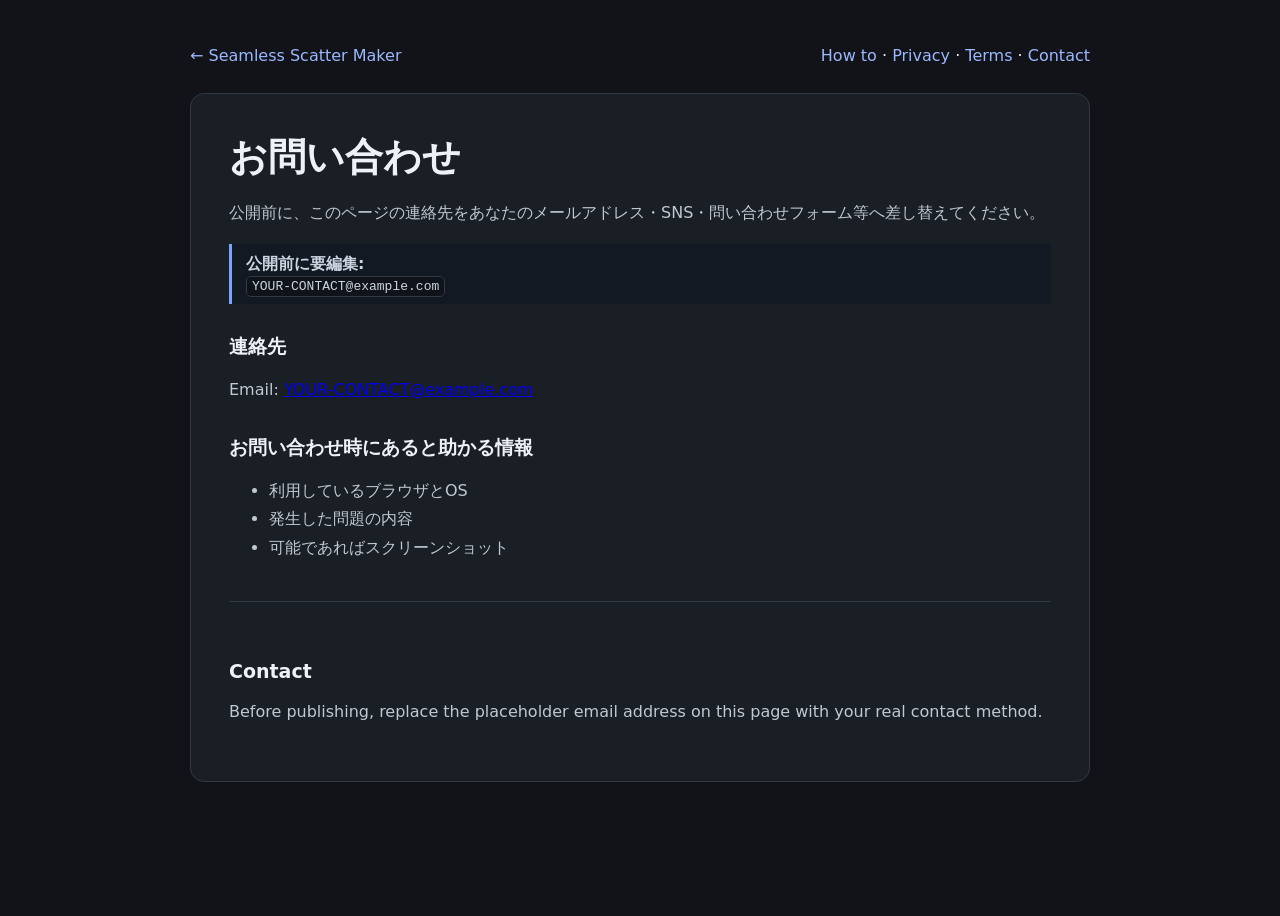
==== contact.html @ c35d6dfb "Add Seamless Scatter Maker website" ====
<!doctype html>
<html lang="ja">
<head>
<meta charset="utf-8">
<meta name="viewport" content="width=device-width,initial-scale=1">
<title>お問い合わせ | Seamless Scatter Maker</title>
<meta name="description" content="Seamless Scatter Makerへのお問い合わせ。">
<meta name="robots" content="index,follow">
<link rel="stylesheet" href="site.css">
</head>
<body class="info-page">
<main class="info-shell">
  <nav class="info-nav">
    <a href="index.html">← Seamless Scatter Maker</a>
    <div>
      <a href="how-to.html">How to</a> ·
      <a href="privacy.html">Privacy</a> ·
      <a href="terms.html">Terms</a> ·
      <a href="contact.html">Contact</a>
    </div>
  </nav>
  <article class="info-card">
    
<h1>お問い合わせ</h1>
<p>
  公開前に、このページの連絡先をあなたのメールアドレス・SNS・問い合わせフォーム等へ差し替えてください。
</p>

<div class="note">
  <strong>公開前に要編集:</strong><br>
  <code>YOUR-CONTACT@example.com</code>
</div>

<h2>連絡先</h2>
<p>
  Email: <a href="mailto:YOUR-CONTACT@example.com">YOUR-CONTACT@example.com</a>
</p>

<h2>お問い合わせ時にあると助かる情報</h2>
<ul>
  <li>利用しているブラウザとOS</li>
  <li>発生した問題の内容</li>
  <li>可能であればスクリーンショット</li>
</ul>

<div class="info-lang-block" lang="en">
<h2>Contact</h2>
<p>Before publishing, replace the placeholder email address on this page with your real contact method.</p>
</div>

  </article>
</main>
</body>
</html>
---- site.css ----
:root{
  --public-max: 1040px;
}
.public-content{
  background:#0d1015;
  border-top:1px solid #313946;
  padding:42px 18px 26px;
}
.public-card{
  max-width:var(--public-max);
  margin:0 auto;
  padding:24px;
  border:1px solid #313946;
  border-radius:14px;
  background:#161a21;
  color:#eef2f7;
}
.public-card h2{
  margin:0 0 12px;
  font-size:20px;
}
.public-card p{
  color:#b4becb;
  line-height:1.8;
  margin:8px 0;
}
.public-links{
  display:flex;
  flex-wrap:wrap;
  gap:8px 16px;
  margin-top:18px;
}
.public-links a,.public-footer a{
  color:#9bb8ff;
  text-decoration:none;
}
.public-links a:hover,.public-footer a:hover{
  text-decoration:underline;
}
.public-footer{
  display:flex;
  justify-content:space-between;
  gap:18px;
  flex-wrap:wrap;
  padding:20px max(18px, calc((100vw - var(--public-max))/2));
  border-top:1px solid #222a35;
  background:#0a0d11;
  color:#8793a2;
  font-size:12px;
}
.public-footer-links{
  display:flex;
  gap:14px;
}
.info-page{
  min-height:100vh;
  background:#111318;
  color:#eef2f7;
  font-family:system-ui,-apple-system,BlinkMacSystemFont,"Segoe UI",sans-serif;
}
.info-shell{
  width:min(900px,calc(100% - 32px));
  margin:0 auto;
  padding:38px 0 70px;
}
.info-nav{
  display:flex;
  align-items:center;
  justify-content:space-between;
  gap:16px;
  margin-bottom:28px;
}
.info-nav a{
  color:#9bb8ff;
  text-decoration:none;
}
.info-card{
  background:#1a1e25;
  border:1px solid #313946;
  border-radius:14px;
  padding:clamp(20px,4vw,38px);
}
.info-card h1{
  font-size:clamp(26px,4vw,38px);
  margin:0 0 12px;
}
.info-card h2{
  font-size:19px;
  margin:30px 0 8px;
}
.info-card p,.info-card li{
  color:#c0c8d3;
  line-height:1.8;
}
.info-card code{
  background:#10141a;
  border:1px solid #313946;
  border-radius:5px;
  padding:2px 5px;
}
.info-card .note{
  border-left:3px solid #7aa2ff;
  padding:10px 14px;
  background:#131923;
  color:#cbd5e1;
}
.info-lang-block{
  margin-top:38px;
  padding-top:28px;
  border-top:1px solid #313946;
}
.ad-placeholder-note{
  margin-top:26px;
  font-size:12px;
  color:#8793a2;
}
@media(max-width:680px){
  .public-content{padding:26px 12px 18px}
  .public-card{padding:18px}
  .info-shell{width:min(100% - 20px,900px);padding-top:18px}
  .info-nav{align-items:flex-start;flex-direction:column}
}
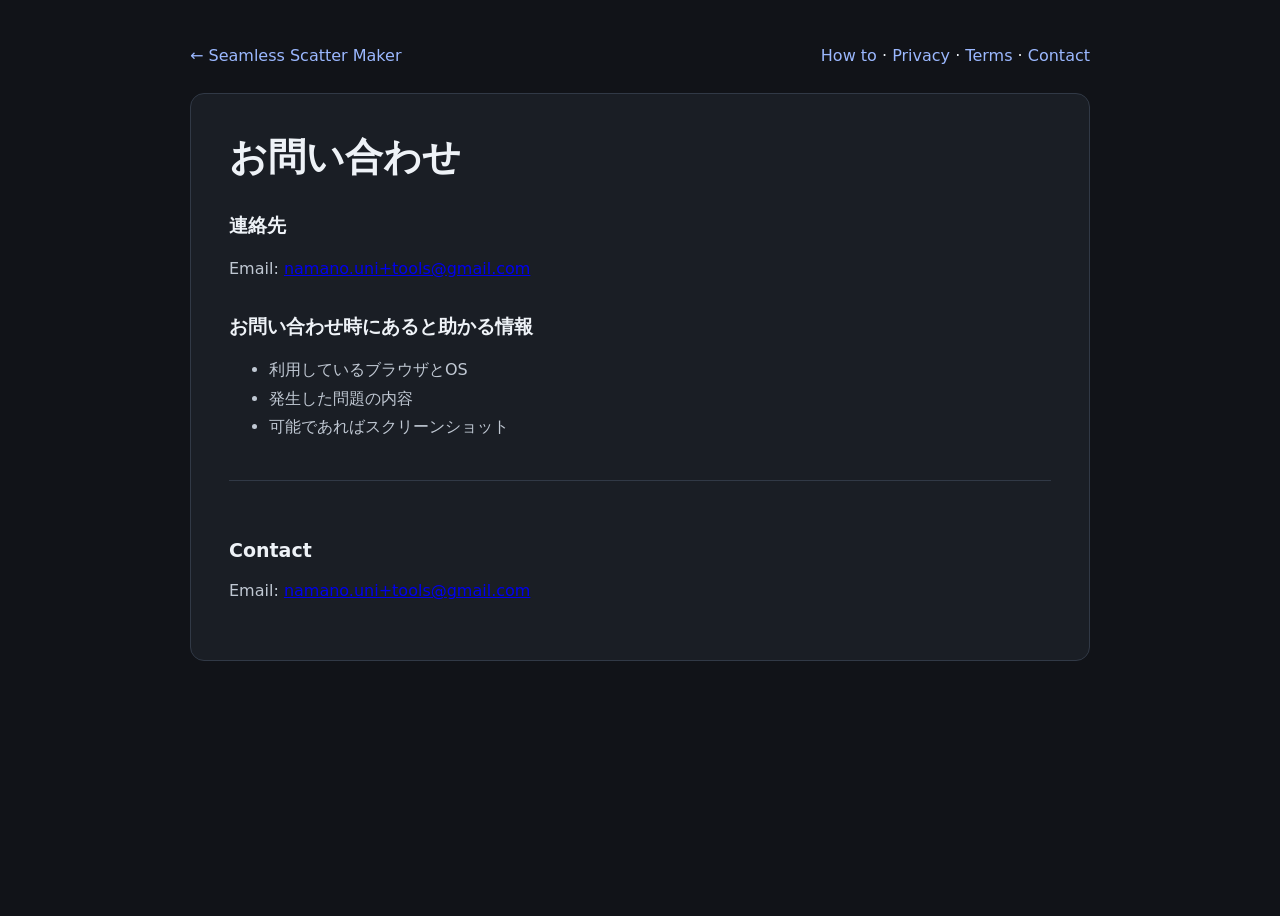
==== commit e88d8384: "Update contact.html Update contact information" ====
--- a/contact.html
+++ b/contact.html
@@ -22,18 +22,10 @@
   <article class="info-card">
     
 <h1>お問い合わせ</h1>
-<p>
-  公開前に、このページの連絡先をあなたのメールアドレス・SNS・問い合わせフォーム等へ差し替えてください。
-</p>
-
-<div class="note">
-  <strong>公開前に要編集:</strong><br>
-  <code>YOUR-CONTACT@example.com</code>
-</div>
 
 <h2>連絡先</h2>
 <p>
-  Email: <a href="mailto:YOUR-CONTACT@example.com">YOUR-CONTACT@example.com</a>
+  Email: <a href="mailto:namano.uni+tools@gmail.com">namano.uni+tools@gmail.com</a>
 </p>
 
 <h2>お問い合わせ時にあると助かる情報</h2>
@@ -44,11 +36,14 @@
 </ul>
 
 <div class="info-lang-block" lang="en">
-<h2>Contact</h2>
-<p>Before publishing, replace the placeholder email address on this page with your real contact method.</p>
+  <h2>Contact</h2>
+  <p>
+    Email:
+    <a href="mailto:namano.uni+tools@gmail.com">namano.uni+tools@gmail.com</a>
+  </p>
 </div>
 
   </article>
 </main>
 </body>
-</html>+</html>
